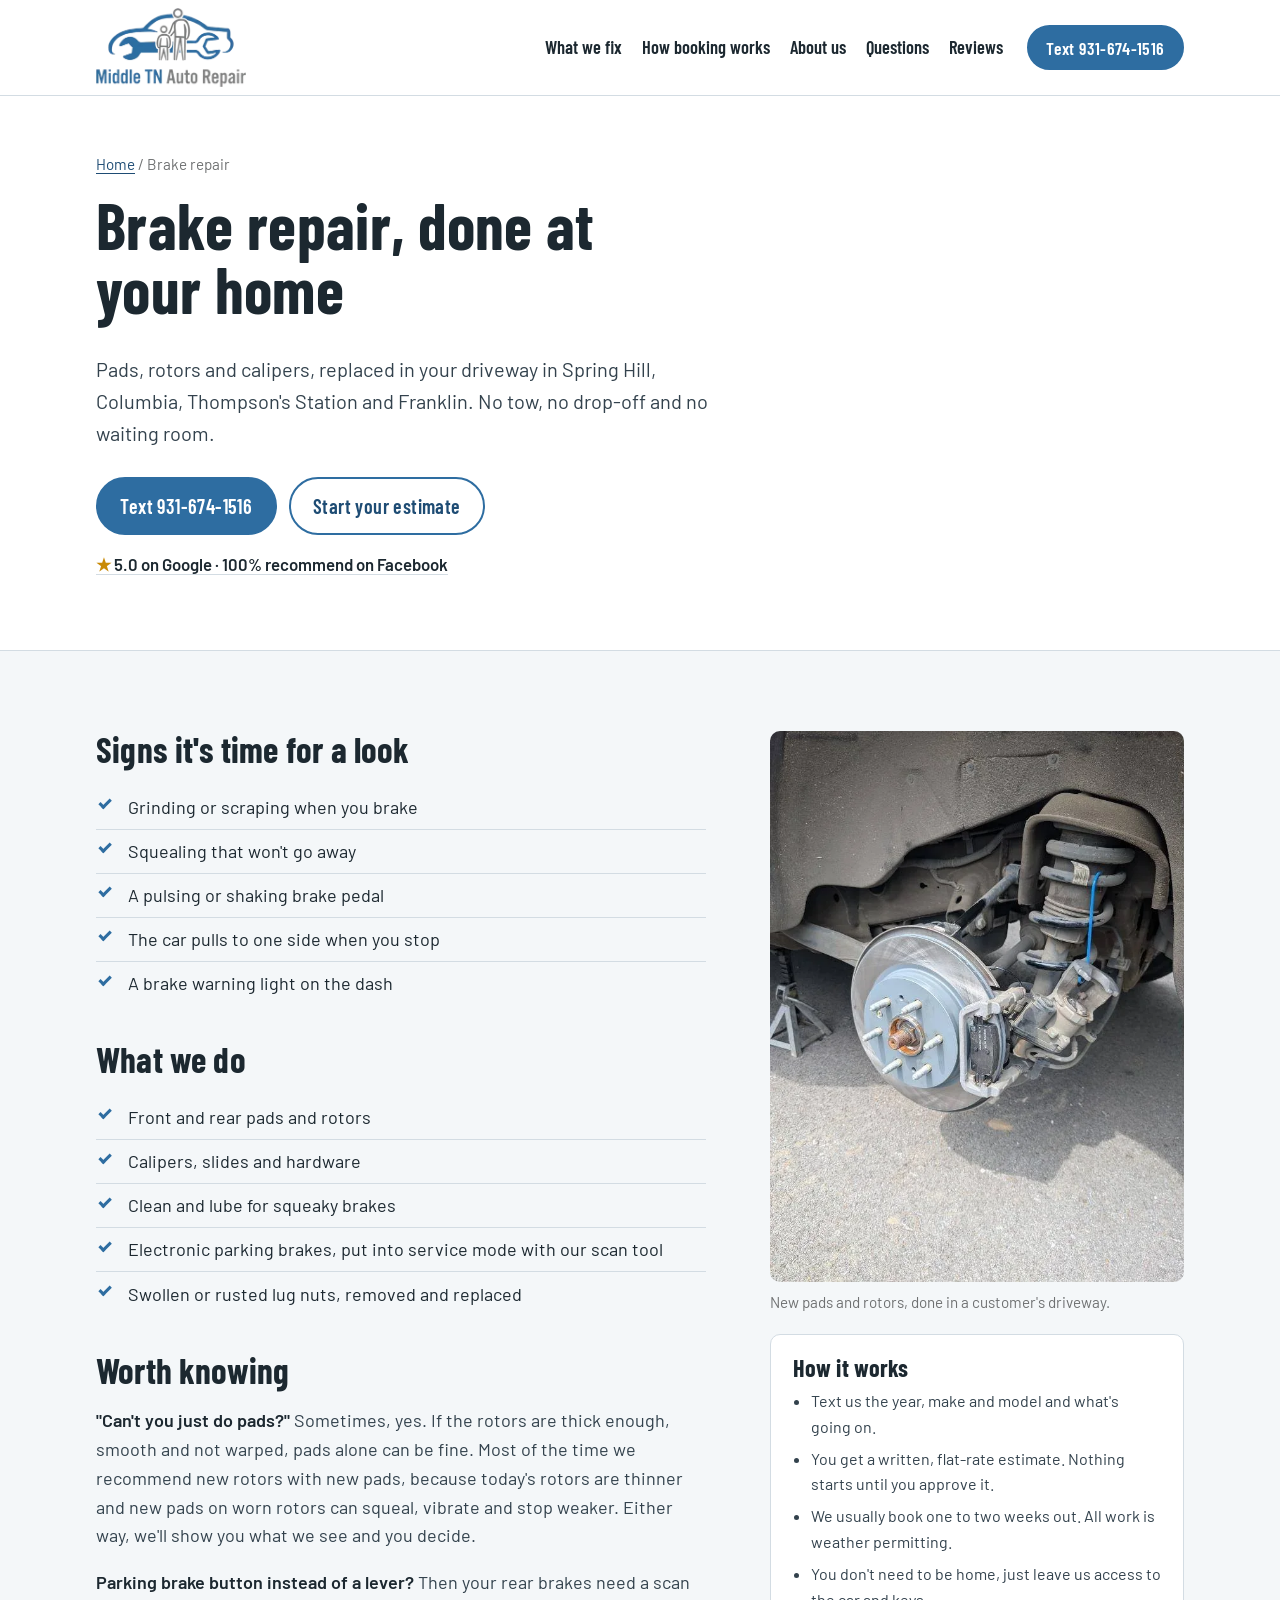
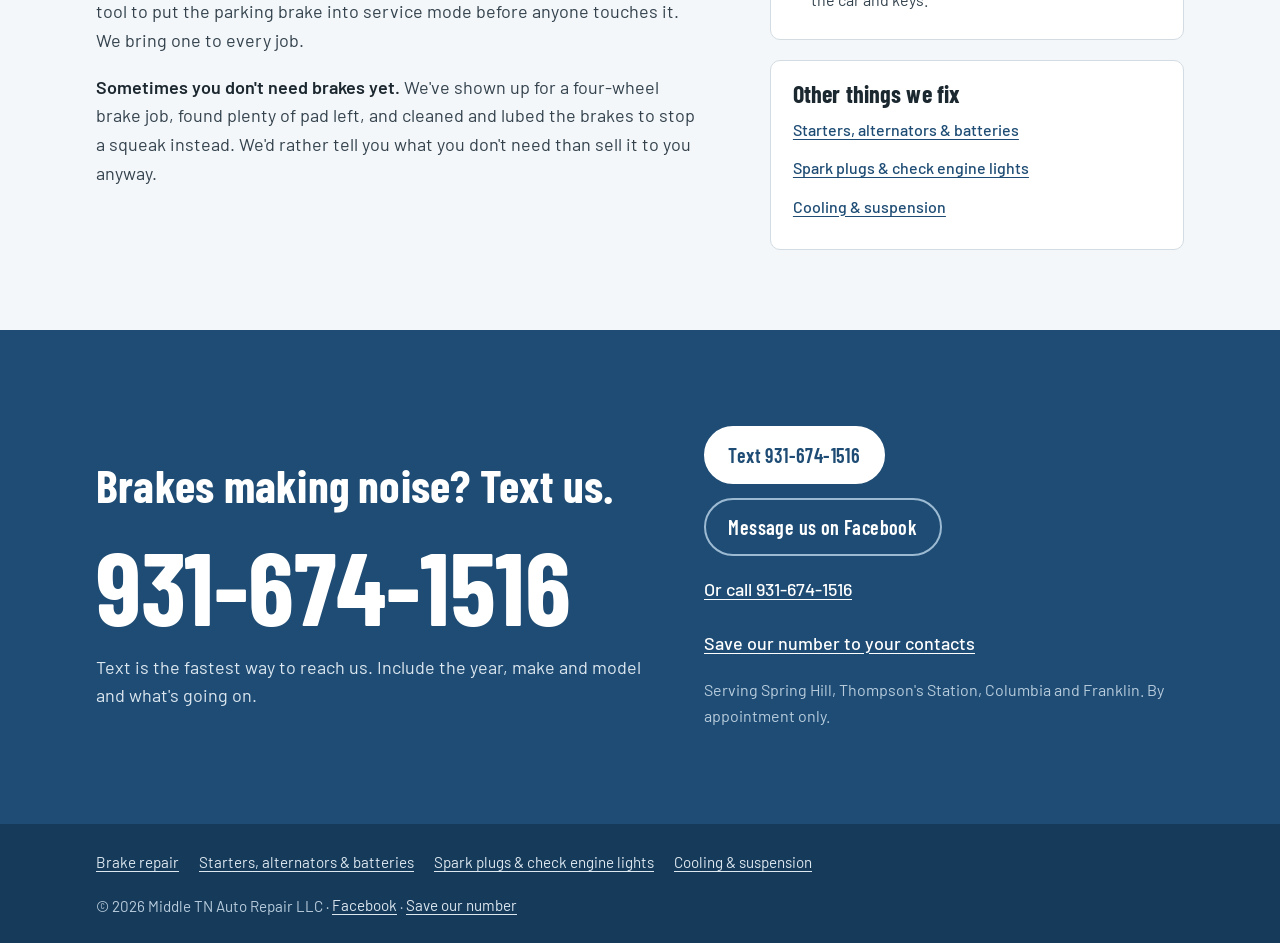
==== brake-repair/index.html @ e3a95e77 "Add service pages, estimate text builder and contact card - Four service pages (brakes; starters, al" ====
<!doctype html>
<html lang="en">
<head>
  <meta charset="utf-8">
  <meta name="viewport" content="width=device-width, initial-scale=1">
  <title>Mobile Brake Repair in Spring Hill &amp; Columbia, TN | Middle TN Auto Repair</title>
  <meta name="description" content="Brake pads, rotors and calipers replaced in your driveway in Spring Hill, Columbia, Thompson's Station and Franklin. Text 931-674-1516 for a written estimate.">
  <link rel="canonical" href="https://middletnautorepair.com/brake-repair/">
  <meta name="theme-color" content="#2E6DA1">

  <meta property="og:type" content="website">
  <meta property="og:site_name" content="Middle TN Auto Repair">
  <meta property="og:title" content="Brake repair, done at your home">
  <meta property="og:description" content="Brake pads, rotors and calipers replaced in your driveway in Spring Hill, Columbia, Thompson's Station and Franklin. Text 931-674-1516 for a written estimate.">
  <meta property="og:url" content="https://middletnautorepair.com/brake-repair/">
  <meta property="og:image" content="https://middletnautorepair.com/assets/og-image.jpg">
  <meta property="og:image:width" content="1200">
  <meta property="og:image:height" content="630">
  <meta property="og:image:alt" content="Ed and his son Zack next to a car they're repairing">
  <meta name="twitter:card" content="summary_large_image">

  <link rel="icon" type="image/png" sizes="32x32" href="../assets/favicon-32.png">
  <link rel="apple-touch-icon" href="../assets/apple-touch-icon.png">
  <link rel="preload" href="../assets/fonts/barlow-condensed-latin-700-normal.woff2" as="font" type="font/woff2" crossorigin>
  <link rel="stylesheet" href="../styles.css">

  <script type="application/ld+json">
{
  "@context": "https://schema.org",
  "@type": "Service",
  "name": "Brake repair: pads, rotors and calipers",
  "serviceType": "Brake repair: pads, rotors and calipers",
  "url": "https://middletnautorepair.com/brake-repair/",
  "provider": {
    "@id": "https://middletnautorepair.com/#business",
    "@type": "AutoRepair",
    "name": "Middle TN Auto Repair",
    "telephone": "+1-931-674-1516",
    "url": "https://middletnautorepair.com/"
  },
  "areaServed": [
    {
      "@type": "City",
      "name": "Spring Hill, TN"
    },
    {
      "@type": "City",
      "name": "Thompson's Station, TN"
    },
    {
      "@type": "City",
      "name": "Columbia, TN"
    },
    {
      "@type": "City",
      "name": "Franklin, TN"
    }
  ]
}
  </script>
</head>
<body>
  <a class="skip" href="#main">Skip to content</a>

  <header class="site-header">
    <div class="wrap header-inner">
      <a class="brand" href="../" aria-label="Middle TN Auto Repair home page">
        <img src="../assets/logo.webp" alt="Middle TN Auto Repair" width="320" height="169">
      </a>
      <nav aria-label="Main">
        <ul class="nav">
          <li><a href="../#fix">What we fix</a></li>
          <li><a href="../#booking">How booking works</a></li>
          <li><a href="../#about">About us</a></li>
          <li><a href="../#questions">Questions</a></li>
          <li><a href="../#reviews">Reviews</a></li>
        </ul>
      </nav>
      <a class="btn btn-small js-text" href="sms:+19316741516?&amp;body=Year%2Fmake%2Fmodel%3A%20%0AWhat's%20going%20on%3A%20%0ATown%3A%20%0A(from%20website)" data-body="Year/make/model: \nWhat&#x27;s going on (brakes): \nTown: \n">Text 931-674-1516</a>
    </div>
  </header>

  <main id="main">
    <section class="page-hero">
      <div class="wrap">
        <p class="crumbs"><a href="../">Home</a> <span aria-hidden="true">/</span> Brake repair</p>
        <h1>Brake repair, done at your home</h1>
        <p class="lede">Pads, rotors and calipers, replaced in your driveway in Spring Hill, Columbia, Thompson's Station and Franklin. No tow, no drop-off and no waiting room.</p>
        <div class="actions">
          <a class="btn js-text" href="sms:+19316741516?&amp;body=Year%2Fmake%2Fmodel%3A%20%0AWhat's%20going%20on%3A%20%0ATown%3A%20%0A(from%20website)" data-body="Year/make/model: \nWhat&#x27;s going on (brakes): \nTown: \n">Text 931-674-1516</a>
          <a class="btn btn-quiet" href="../#estimate">Start your estimate</a>
        </div>
        <p class="proof"><a href="../#reviews"><span aria-hidden="true">★ </span>5.0 on Google · 100% recommend on Facebook</a></p>
      </div>
    </section>

    <section class="svc">
      <div class="wrap svc-inner">
        <div class="svc-copy">
          <h2>Signs it's time for a look</h2>
            <ul class="svc-list">
              <li>Grinding or scraping when you brake</li>
              <li>Squealing that won't go away</li>
              <li>A pulsing or shaking brake pedal</li>
              <li>The car pulls to one side when you stop</li>
              <li>A brake warning light on the dash</li>
            </ul>

          <h2>What we do</h2>
            <ul class="svc-list">
              <li>Front and rear pads and rotors</li>
              <li>Calipers, slides and hardware</li>
              <li>Clean and lube for squeaky brakes</li>
              <li>Electronic parking brakes, put into service mode with our scan tool</li>
              <li>Swollen or rusted lug nuts, removed and replaced</li>
            </ul>

          <h2>Worth knowing</h2>
          <p><strong>"Can't you just do pads?"</strong> Sometimes, yes. If the rotors are thick enough, smooth and not warped, pads alone can be fine. Most of the time we recommend new rotors with new pads, because today's rotors are thinner and new pads on worn rotors can squeal, vibrate and stop weaker. Either way, we'll show you what we see and you decide.</p>
          <p><strong>Parking brake button instead of a lever?</strong> Then your rear brakes need a scan tool to put the parking brake into service mode before anyone touches it. We bring one to every job.</p>
          <p><strong>Sometimes you don't need brakes yet.</strong> We've shown up for a four-wheel brake job, found plenty of pad left, and cleaned and lubed the brakes to stop a squeak instead. We'd rather tell you what you don't need than sell it to you anyway.</p>
        </div>
        <aside class="svc-aside" aria-label="How it works">
          <figure class="photo">
            <img src="../assets/photos/brake-job.webp" alt="New rotor and brake pads installed on a front wheel hub" width="653" height="868" loading="lazy">
            <figcaption>New pads and rotors, done in a customer's driveway.</figcaption>
          </figure>
          <div class="svc-card">
            <h2>How it works</h2>
            <ul>
              <li>Text us the year, make and model and what's going on.</li>
              <li>You get a written, flat-rate estimate. Nothing starts until you approve it.</li>
              <li>We usually book one to two weeks out. All work is weather permitting.</li>
              <li>You don't need to be home, just leave us access to the car and keys.</li>
            </ul>
          </div>
          <div class="svc-card">
            <h2>Other things we fix</h2>
            <ul class="svc-links">
            <li><a href="../starter-alternator-battery/">Starters, alternators &amp; batteries</a></li>
            <li><a href="../spark-plugs-check-engine/">Spark plugs &amp; check engine lights</a></li>
            <li><a href="../cooling-suspension/">Cooling &amp; suspension</a></li>
            </ul>
          </div>
        </aside>
      </div>
    </section>

    <section class="contact" aria-labelledby="contact-title">
      <div class="wrap contact-inner">
        <div>
          <h2 id="contact-title">Brakes making noise? Text us.</h2>
          <p class="contact-number"><a class="js-text" href="sms:+19316741516?&amp;body=Year%2Fmake%2Fmodel%3A%20%0AWhat's%20going%20on%3A%20%0ATown%3A%20%0A(from%20website)" data-body="Year/make/model: \nWhat&#x27;s going on (brakes): \nTown: \n">931-674-1516</a></p>
          <p>Text is the fastest way to reach us. Include the year, make and model and what's going on.</p>
        </div>
        <ul class="contact-list">
          <li><a class="btn btn-light js-text" href="sms:+19316741516?&amp;body=Year%2Fmake%2Fmodel%3A%20%0AWhat's%20going%20on%3A%20%0ATown%3A%20%0A(from%20website)" data-body="Year/make/model: \nWhat&#x27;s going on (brakes): \nTown: \n">Text 931-674-1516</a></li>
          <li><a class="btn btn-outline-light" href="https://m.me/MiddleTNAutoRepair">Message us on Facebook</a></li>
          <li><a class="contact-link" href="tel:+19316741516">Or call 931-674-1516</a></li>
          <li><a class="contact-link" href="../mtnar.vcf">Save our number to your contacts</a></li>
          <li class="area">Serving Spring Hill, Thompson's Station, Columbia and Franklin. By appointment only.</li>
        </ul>
      </div>
    </section>
  </main>

  <footer class="site-footer">
    <div class="wrap footer-inner">
      <nav class="footer-services" aria-label="Services">
        <a href="../brake-repair/">Brake repair</a>
        <a href="../starter-alternator-battery/">Starters, alternators &amp; batteries</a>
        <a href="../spark-plugs-check-engine/">Spark plugs &amp; check engine lights</a>
        <a href="../cooling-suspension/">Cooling &amp; suspension</a>
      </nav>
      <p>© <span id="year">2026</span> Middle TN Auto Repair LLC · <a href="https://www.facebook.com/MiddleTNAutoRepair">Facebook</a> · <a href="../mtnar.vcf">Save our number</a></p>
    </div>
  </footer>

  <script src="../assets/site.js" defer></script>
</body>
</html>
---- styles.css ----
/* Middle TN Auto Repair website
   Brand colors come from the logo: blue #2E6DA1, steel gray #7B7C7C. */

@font-face { font-family: "Barlow"; font-style: normal; font-weight: 400; font-display: swap; src: url("assets/fonts/barlow-latin-400-normal.woff2") format("woff2"); }
@font-face { font-family: "Barlow"; font-style: normal; font-weight: 500; font-display: swap; src: url("assets/fonts/barlow-latin-500-normal.woff2") format("woff2"); }
@font-face { font-family: "Barlow"; font-style: normal; font-weight: 600; font-display: swap; src: url("assets/fonts/barlow-latin-600-normal.woff2") format("woff2"); }
@font-face { font-family: "Barlow Condensed"; font-style: normal; font-weight: 500; font-display: swap; src: url("assets/fonts/barlow-condensed-latin-500-normal.woff2") format("woff2"); }
@font-face { font-family: "Barlow Condensed"; font-style: normal; font-weight: 600; font-display: swap; src: url("assets/fonts/barlow-condensed-latin-600-normal.woff2") format("woff2"); }
@font-face { font-family: "Barlow Condensed"; font-style: normal; font-weight: 700; font-display: swap; src: url("assets/fonts/barlow-condensed-latin-700-normal.woff2") format("woff2"); }

:root {
  --blue: #2E6DA1;
  --blue-deep: #1E4C74;
  --blue-wash: #E6EFF6;
  --steel: #6F7172;
  --ink: #1C2830;
  --paper: #F4F7F9;
  --white: #FFFFFF;
  --line: #D3DCE3;

  --display: "Barlow Condensed", "Arial Narrow", sans-serif;
  --body: "Barlow", "Segoe UI", Roboto, sans-serif;

  --wrap: 72rem;
  --gutter: clamp(1rem, 4vw, 2rem);
  --radius: 10px;
}

*,
*::before,
*::after { box-sizing: border-box; }

html { scroll-behavior: smooth; scroll-padding-top: 5.5rem; }
@media (prefers-reduced-motion: reduce) { html { scroll-behavior: auto; } }

body {
  margin: 0;
  background: var(--paper);
  color: var(--ink);
  font-family: var(--body);
  font-size: 1.125rem;
  line-height: 1.6;
  -webkit-font-smoothing: antialiased;
}

img { display: block; max-width: 100%; height: auto; }

a { color: var(--blue-deep); text-underline-offset: 0.18em; }
a:hover { color: var(--blue); }
:focus-visible { outline: 3px solid var(--blue); outline-offset: 3px; border-radius: 4px; }

h1, h2, h3 {
  font-family: var(--display);
  font-weight: 700;
  line-height: 1.05;
  margin: 0 0 0.5em;
  letter-spacing: 0.005em;
}
h2 { font-size: clamp(2rem, 4.2vw, 2.9rem); }
h3 { font-size: 1.45rem; font-weight: 600; }
p { margin: 0 0 1em; }

.wrap { max-width: var(--wrap); margin: 0 auto; padding: 0 var(--gutter); }

.skip {
  position: absolute; left: -999px; top: 0.5rem;
  background: var(--white); padding: 0.5rem 1rem; z-index: 20;
}
.skip:focus { left: 0.5rem; }

/* Buttons */
.btn {
  display: inline-flex; align-items: center; justify-content: center;
  min-height: 3rem; padding: 0.7rem 1.4rem;
  background: var(--blue); color: var(--white);
  font-family: var(--display); font-weight: 600; font-size: 1.25rem; letter-spacing: 0.02em;
  text-decoration: none; border: 2px solid var(--blue); border-radius: 999px;
}
.btn:hover { background: var(--blue-deep); border-color: var(--blue-deep); color: var(--white); }
.btn-quiet { background: transparent; color: var(--blue-deep); }
.btn-quiet:hover { background: var(--blue-wash); color: var(--blue-deep); border-color: var(--blue-deep); }
.btn-small { min-height: 2.5rem; padding: 0.4rem 1.1rem; font-size: 1.1rem; white-space: nowrap; }

/* Header */
.site-header {
  position: sticky; top: 0; z-index: 10;
  background: rgba(255, 255, 255, 0.96);
  border-bottom: 1px solid var(--line);
}
.header-inner { display: flex; align-items: center; gap: 1.5rem; padding-top: 0.5rem; padding-bottom: 0.5rem; }
.brand img { width: 150px; height: auto; }
.nav { display: flex; gap: 1.25rem; list-style: none; margin: 0; padding: 0; }
.nav a {
  color: var(--ink); text-decoration: none;
  font-family: var(--display); font-weight: 600; font-size: 1.15rem;
}
.nav a:hover { color: var(--blue); }
.site-header nav { margin-left: auto; }

/* Hero */
.hero { background: var(--white); padding: clamp(2.5rem, 6vw, 5rem) 0 clamp(3rem, 7vw, 6rem); }
.hero-inner {
  display: grid; gap: clamp(2rem, 5vw, 4rem);
  grid-template-columns: minmax(0, 1fr) minmax(0, 1.05fr);
  align-items: center;
}
.hero h1 {
  font-size: clamp(2.7rem, 6.4vw, 5rem);
  line-height: 0.98;
  color: var(--ink);
  max-width: 12ch;
}
.lede { font-size: 1.25rem; max-width: 34rem; color: #33424D; }
.actions { display: flex; flex-wrap: wrap; gap: 0.75rem; margin: 1.75rem 0 1.25rem; }
.area { color: var(--steel); font-size: 1rem; }
.proof { margin: -0.25rem 0 1rem; font-weight: 600; font-size: 1.05rem; }
.proof a { color: var(--ink); text-decoration: none; border-bottom: 1px solid var(--line); }
.proof a:hover { color: var(--blue-deep); border-color: var(--blue); }
.proof span { color: #C98A06; }
.desktop-note { display: none; margin: -0.5rem 0 0.75rem; font-weight: 500; color: var(--ink); }
@media (hover: hover) and (pointer: fine) { .desktop-note { display: block; } }
.sr-only { position: absolute; width: 1px; height: 1px; padding: 0; margin: -1px; overflow: hidden; clip: rect(0 0 0 0); white-space: nowrap; border: 0; }

.hero-media { position: relative; margin: 0 0 8.5rem; }
.hero-media > img { border-radius: var(--radius); width: 100%; }

/* The text thread: the one bold element on the page */
.thread {
  position: absolute; left: -1.75rem; bottom: -8rem;
  width: min(22rem, 80%);
  background: var(--white);
  border-radius: 18px;
  padding: 1rem 1rem 0.75rem;
  box-shadow: 0 18px 40px -18px rgba(28, 40, 48, 0.45), 0 0 0 1px var(--line);
  font-size: 0.98rem; line-height: 1.4;
}
.thread-label {
  margin: 0 0 0.6rem; color: var(--steel);
  font-family: var(--display); font-weight: 600; font-size: 1rem;
}
.bubble { margin: 0 0 0.5rem; padding: 0.55rem 0.85rem; border-radius: 16px; max-width: 88%; }
.bubble-in { background: var(--blue); color: var(--white); margin-left: auto; border-bottom-right-radius: 4px; }
.bubble-out { background: #E9EDF0; color: var(--ink); border-bottom-left-radius: 4px; }

/* Sections */
.fix, .booking, .about, .work, .reviews { padding: clamp(3.5rem, 8vw, 6rem) 0; }
.section-lede { color: #33424D; max-width: 40rem; margin-bottom: 2rem; }

/* What we fix: a two-column service ticket */
.ticket {
  display: grid; grid-template-columns: 1fr 1fr;
  background: var(--white);
  border: 1px solid var(--line);
  border-top: 6px solid var(--blue);
  border-radius: var(--radius);
}
.ticket-col { padding: 1.75rem clamp(1.25rem, 3vw, 2.25rem) 2rem; }
.ticket-no { border-left: 2px dashed var(--line); }
.ticket h3 { font-size: 1.6rem; }
.ticket-yes h3 { color: var(--blue-deep); }
.ticket-no h3 { color: var(--steel); }
.ticket ul { list-style: none; margin: 0; padding: 0; }
.ticket li { position: relative; padding: 0.55rem 0 0.55rem 2rem; border-bottom: 1px solid #EDF1F4; }
.ticket li:last-child { border-bottom: 0; }
.ticket-yes li::before {
  content: ""; position: absolute; left: 0.2rem; top: 0.95rem;
  width: 0.75rem; height: 0.42rem;
  border-left: 3px solid var(--blue); border-bottom: 3px solid var(--blue);
  transform: rotate(-45deg);
}
.ticket-yes a { color: var(--ink); text-decoration-color: #9DBAD3; }
.ticket-yes a:hover { color: var(--blue-deep); text-decoration-color: var(--blue); }
.ticket-yes li:last-child a { color: var(--blue-deep); }
.ticket-no li { color: #4A565E; }
.ticket-no li::before {
  content: ""; position: absolute; left: 0.15rem; top: 1.2rem;
  width: 0.9rem; height: 3px; background: #A8AFB4; border-radius: 2px;
}
.ticket-note { margin: 1.25rem 0 0; color: var(--steel); font-size: 1rem; }

/* Booking steps (a real sequence, so numbered) */
.booking { background: var(--white); }
.steps {
  list-style: none; margin: 2rem 0 0; padding: 0;
  display: grid; grid-template-columns: repeat(5, minmax(0, 1fr)); gap: 1.5rem;
  counter-reset: step;
}
.steps li { counter-increment: step; border-top: 2px solid var(--line); padding-top: 1rem; }
.steps li::before {
  content: counter(step);
  display: block; margin-bottom: 0.4rem;
  font-family: var(--display); font-weight: 700; font-size: 2.6rem; line-height: 1;
  color: var(--blue);
}
.steps h3 { font-size: 1.35rem; margin-bottom: 0.35rem; }
.steps p { font-size: 1rem; color: #33424D; margin: 0; }

/* Estimate text builder */
.estimate {
  margin-top: 3rem; padding: clamp(1.5rem, 4vw, 2.5rem);
  display: grid; gap: 2rem; grid-template-columns: minmax(0, 0.85fr) minmax(0, 1.15fr);
  background: var(--paper); border: 1px solid var(--line); border-top: 6px solid var(--blue); border-radius: var(--radius);
}
.estimate h3 { font-size: 2rem; }
.estimate-intro p { color: #33424D; max-width: 26rem; }
.estimate-tip { font-weight: 600; color: var(--ink) !important; }
.estimate-private { font-size: 0.95rem; color: var(--steel) !important; }
#estimate-fallback { align-self: center; }
.estimate form { display: grid; gap: 0.35rem; }
.estimate label { font-weight: 600; font-size: 1rem; margin-top: 0.6rem; }
.estimate label:first-child { margin-top: 0; }
.req { font-weight: 400; color: var(--steel); font-size: 0.9rem; }
.estimate input, .estimate textarea {
  width: 100%; font: inherit; font-size: 1.0625rem; color: var(--ink);
  padding: 0.6rem 0.75rem; min-height: 2.9rem;
  background: var(--white); border: 1px solid #A9B7C2; border-radius: 8px;
}
.estimate textarea { resize: vertical; }
.estimate input:focus, .estimate textarea:focus { outline: 3px solid var(--blue); outline-offset: 1px; border-color: var(--blue); }
.estimate-more { margin-top: 0.9rem; border-top: 1px solid var(--line); padding-top: 0.6rem; }
.estimate-more summary { cursor: pointer; font-weight: 600; color: var(--blue-deep); padding: 0.4rem 0; }
.estimate-more > label, .estimate-more > input { display: block; }
.estimate-more > input { margin-top: 0.35rem; }
.estimate-note { font-size: 0.95rem; color: var(--steel); margin: 0.25rem 0 0; }
.estimate-pair { display: grid; grid-template-columns: 1.4fr 1fr; gap: 0.75rem; }
.estimate-pair label { display: block; margin-top: 0.6rem; }
.estimate-pair input { margin-top: 0.35rem; }
.estimate-actions { display: flex; flex-wrap: wrap; gap: 0.75rem; margin-top: 1.25rem; }
.estimate-actions button { cursor: pointer; }
.estimate-status { min-height: 1.6em; margin: 0.5rem 0 0; font-weight: 500; color: var(--blue-deep); }

/* About */
.about-inner {
  display: grid; gap: clamp(2rem, 5vw, 4rem);
  grid-template-columns: minmax(0, 1fr) minmax(0, 1fr);
  align-items: start;
}
.about-copy p { max-width: 36rem; }
.about-media { display: grid; gap: 1.25rem; }
.about-wide { margin-top: 2rem; }

.photo { margin: 0; }
.photo img { border-radius: var(--radius); width: 100%; }
.photo figcaption { margin-top: 0.5rem; font-size: 0.95rem; color: var(--steel); }

/* Recent work */
.work { background: var(--white); }
.work-grid {
  display: grid; gap: 1.25rem; margin-top: 1.5rem;
  grid-template-columns: repeat(2, minmax(0, 1fr));
}
.work-grid img { aspect-ratio: 4 / 3; object-fit: cover; }
.work-more { margin-top: 1.5rem; }

/* Questions */
.faq { padding: clamp(3.5rem, 8vw, 6rem) 0; }
.faq-inner { display: grid; gap: 2rem; grid-template-columns: minmax(0, 0.8fr) minmax(0, 1.2fr); align-items: start; }
.faq-side p { color: #33424D; max-width: 22rem; }
.faq-list { border-top: 1px solid var(--line); }
.faq details { border-bottom: 1px solid var(--line); }
.faq summary {
  cursor: pointer; list-style: none; position: relative;
  padding: 1rem 2.5rem 1rem 0;
  font-family: var(--display); font-weight: 600; font-size: 1.35rem; line-height: 1.2;
}
.faq summary::-webkit-details-marker { display: none; }
.faq summary::after {
  content: ""; position: absolute; right: 0.5rem; top: 50%;
  width: 0.6rem; height: 0.6rem; margin-top: -0.45rem;
  border-right: 3px solid var(--blue); border-bottom: 3px solid var(--blue);
  transform: rotate(45deg);
}
.faq details[open] summary::after { transform: rotate(-135deg); margin-top: -0.1rem; }
.faq details p { margin: 0 0 1.1rem; max-width: 40rem; color: #33424D; }

/* Reviews */
.reviews { background: var(--white); }
.reviews .review-card { background: var(--paper); }
.reviews-inner {
  display: grid; gap: 2rem;
  grid-template-columns: minmax(0, 1.1fr) minmax(0, 1fr);
  align-items: center;
}
.quote { margin: 1.5rem 0 0; padding-left: 1.25rem; border-left: 4px solid var(--blue); }
.quote p { font-size: 1.3rem; line-height: 1.5; max-width: 34rem; margin-bottom: 0.5rem; }
.quote footer { color: var(--steel); font-size: 1rem; }
.review-links { display: grid; gap: 1rem; }
.review-card {
  padding: 1.25rem 1.4rem;
  background: var(--white); border: 1px solid var(--line); border-radius: var(--radius);
}
.review-card p { margin: 0; }
.review-score { font-family: var(--display); font-weight: 700; font-size: 1.6rem; line-height: 1.1; }
.review-count { color: var(--steel); font-size: 1rem; margin-bottom: 0.6rem !important; }
.review-actions { display: flex; flex-wrap: wrap; gap: 0.25rem 1.5rem; }
.review-actions a { display: inline-block; padding: 0.35rem 0; font-weight: 500; }

/* Contact */
.contact { background: var(--blue-deep); color: var(--white); padding: clamp(3.5rem, 8vw, 6rem) 0; }
.contact a { color: var(--white); }
.contact h2 { color: var(--white); }
.contact-number {
  font-family: var(--display); font-weight: 700;
  font-size: clamp(3rem, 10vw, 6.5rem); line-height: 1; margin: 0.25rem 0 1rem;
}
.contact-number a { text-decoration: none; }
.contact-number a:hover { color: #CFE0EE; }
.contact-inner p { max-width: 36rem; color: #DCE7F0; }
.contact-inner { display: grid; gap: 2rem; grid-template-columns: minmax(0, 1.2fr) minmax(0, 1fr); align-items: end; }
.contact-list { list-style: none; padding: 0; margin: 0; display: grid; gap: 0.85rem; justify-items: start; }
.contact .btn-light { background: var(--white); color: var(--blue-deep); border-color: var(--white); }
.contact .btn-light:hover { background: #DCE7F0; border-color: #DCE7F0; color: var(--blue-deep); }
.btn-outline-light { background: transparent; color: var(--white); border-color: #9DBAD3; }
.btn-outline-light:hover { background: rgba(255,255,255,0.1); color: var(--white); border-color: var(--white); }
.contact-link { display: inline-block; padding: 0.35rem 0; font-weight: 500; }
.contact :focus-visible, .site-footer :focus-visible { outline-color: var(--white); }
.contact .area { color: #B8CCDD; }

/* Service pages */
.page-hero { background: var(--white); padding: clamp(2rem, 5vw, 3.5rem) 0 clamp(2.5rem, 5vw, 3.5rem); border-bottom: 1px solid var(--line); }
.page-hero h1 { font-size: clamp(2.4rem, 5.5vw, 4rem); line-height: 1; max-width: 18ch; }
.page-hero .lede { max-width: 40rem; }
.crumbs { font-size: 0.95rem; color: var(--steel); margin-bottom: 1rem; }
.svc { padding: clamp(3rem, 7vw, 5rem) 0; }
.svc-inner { display: grid; gap: clamp(2rem, 5vw, 4rem); grid-template-columns: minmax(0, 1.25fr) minmax(0, 0.85fr); align-items: start; }
.svc-copy h2 { font-size: clamp(1.7rem, 3.2vw, 2.2rem); margin-top: 2.25rem; }
.svc-copy h2:first-child { margin-top: 0; }
.svc-copy p { max-width: 40rem; color: #33424D; }
.svc-copy strong { color: var(--ink); }
.svc-list { list-style: none; margin: 0; padding: 0; max-width: 40rem; }
.svc-list li { position: relative; padding: 0.45rem 0 0.45rem 2rem; border-bottom: 1px solid var(--line); }
.svc-list li:last-child { border-bottom: 0; }
.svc-list li::before {
  content: ""; position: absolute; left: 0.2rem; top: 0.85rem;
  width: 0.75rem; height: 0.42rem;
  border-left: 3px solid var(--blue); border-bottom: 3px solid var(--blue);
  transform: rotate(-45deg);
}
.svc-aside { display: grid; gap: 1.25rem; }
.svc-card { background: var(--white); border: 1px solid var(--line); border-radius: var(--radius); padding: 1.25rem 1.4rem; }
.svc-card h2 { font-size: 1.5rem; margin-bottom: 0.5rem; }
.svc-card ul { margin: 0; padding-left: 1.1rem; font-size: 1rem; color: #33424D; }
.svc-card li { margin-bottom: 0.4rem; }
.svc-links { list-style: none; padding-left: 0 !important; }
.svc-links a { display: inline-block; padding: 0.2rem 0; font-weight: 500; }

/* Footer */
.site-footer { background: #163A59; color: #B8CCDD; font-size: 0.95rem; }
.site-footer a { color: #DCE7F0; display: inline-block; padding: 0.35rem 0; }
.footer-inner { display: flex; flex-wrap: wrap; justify-content: space-between; align-items: center; gap: 0.5rem 1.5rem; padding-top: 1.25rem; padding-bottom: 1.25rem; }
.footer-inner p { margin: 0; }
.footer-services { display: flex; flex-wrap: wrap; gap: 0 1.25rem; }

/* Responsive */
@media (max-width: 960px) {
  .steps { grid-template-columns: repeat(2, minmax(0, 1fr)); }
  .about-inner, .reviews-inner, .faq-inner, .contact-inner, .estimate, .svc-inner { grid-template-columns: 1fr; }
  .about-media { grid-template-columns: 1fr 1fr; }
}

@media (max-width: 820px) {
  .site-header nav { display: none; }
  .site-header .btn-small { margin-left: auto; }
  .hero-inner { grid-template-columns: 1fr; }
  .hero h1 { max-width: none; }
  .thread { left: 0.75rem; bottom: -6rem; }
}

@media (max-width: 640px) {
  body { font-size: 1.0625rem; }
  .brand img { width: 104px; }
  .btn-small { font-size: 1rem; padding: 0.35rem 0.9rem; }
  .ticket { grid-template-columns: 1fr; }
  .ticket-no { border-left: 0; border-top: 2px dashed var(--line); }
  .steps { grid-template-columns: 1fr; }
  .about-media { grid-template-columns: 1fr; }
  .thread { position: relative; left: auto; bottom: auto; width: auto; margin: -1.5rem 0.75rem 0; }
  .hero-media { margin-bottom: 0; }
  .footer-inner { flex-direction: column; }
}
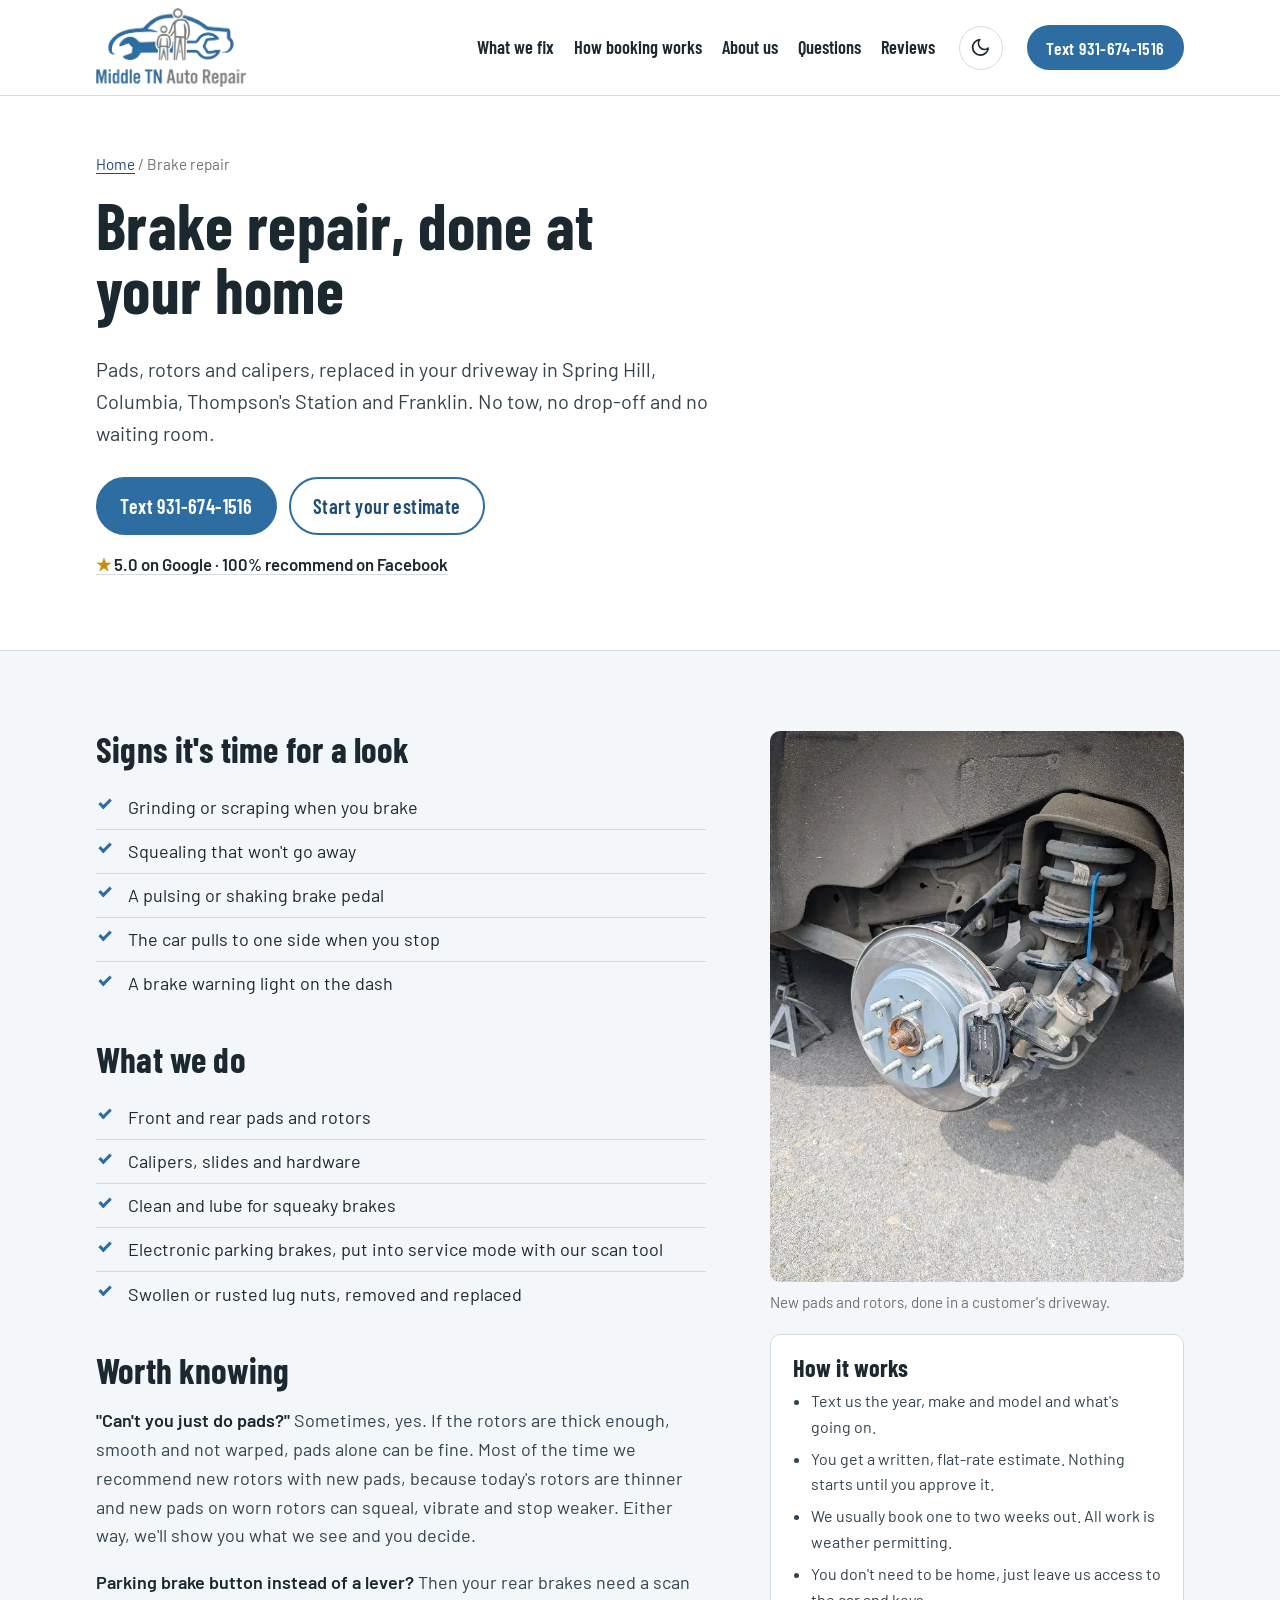
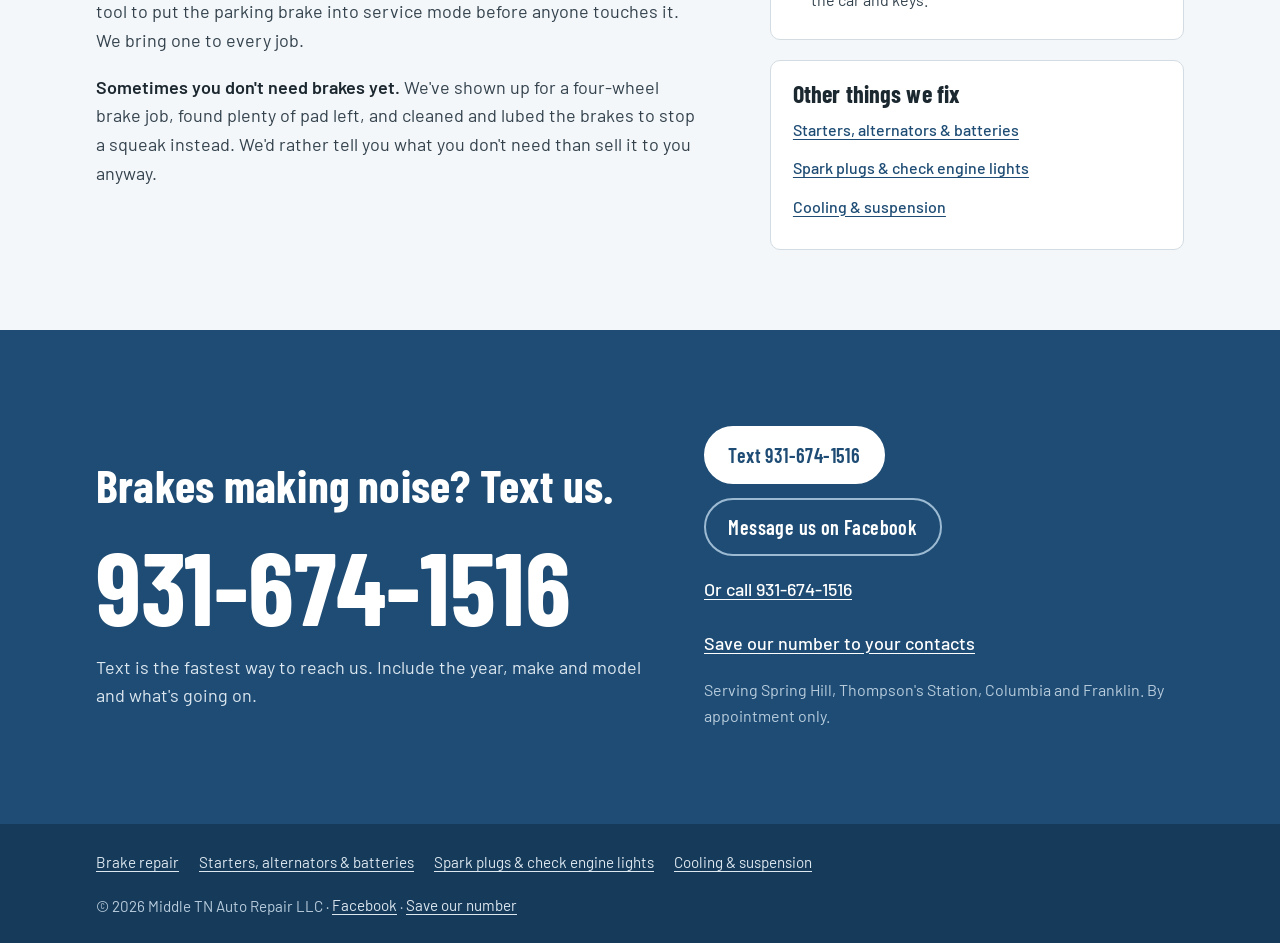
==== commit f8b3a201: "Add dark mode with a light/dark toggle - Follows the phone or computer setting by default; the sun/m" ====
--- a/brake-repair/index.html
+++ b/brake-repair/index.html
@@ -6,7 +6,8 @@
   <title>Mobile Brake Repair in Spring Hill &amp; Columbia, TN | Middle TN Auto Repair</title>
   <meta name="description" content="Brake pads, rotors and calipers replaced in your driveway in Spring Hill, Columbia, Thompson's Station and Franklin. Text 931-674-1516 for a written estimate.">
   <link rel="canonical" href="https://middletnautorepair.com/brake-repair/">
-  <meta name="theme-color" content="#2E6DA1">
+  <meta name="theme-color" content="#2E6DA1" media="(prefers-color-scheme: light)">
+  <meta name="theme-color" content="#11181D" media="(prefers-color-scheme: dark)">
 
   <meta property="og:type" content="website">
   <meta property="og:site_name" content="Middle TN Auto Repair">
@@ -22,6 +23,7 @@
   <link rel="icon" type="image/png" sizes="32x32" href="../assets/favicon-32.png">
   <link rel="apple-touch-icon" href="../assets/apple-touch-icon.png">
   <link rel="preload" href="../assets/fonts/barlow-condensed-latin-700-normal.woff2" as="font" type="font/woff2" crossorigin>
+  <script>try{var t=localStorage.getItem('mt_theme');if(t==='dark'||t==='light')document.documentElement.setAttribute('data-theme',t)}catch(e){}</script>
   <link rel="stylesheet" href="../styles.css">
 
   <script type="application/ld+json">
@@ -65,7 +67,8 @@
   <header class="site-header">
     <div class="wrap header-inner">
       <a class="brand" href="../" aria-label="Middle TN Auto Repair home page">
-        <img src="../assets/logo.webp" alt="Middle TN Auto Repair" width="320" height="169">
+        <img class="logo-light" src="../assets/logo.webp" alt="Middle TN Auto Repair" width="320" height="169">
+        <img class="logo-dark" src="../assets/logo-dark.webp" alt="Middle TN Auto Repair" width="320" height="169">
       </a>
       <nav aria-label="Main">
         <ul class="nav">
@@ -76,6 +79,10 @@
           <li><a href="../#reviews">Reviews</a></li>
         </ul>
       </nav>
+      <button class="theme-toggle" type="button" aria-label="Switch to dark mode" hidden>
+        <svg class="icon-moon" viewBox="0 0 24 24" aria-hidden="true" fill="none" stroke="currentColor" stroke-width="2" stroke-linecap="round" stroke-linejoin="round"><path d="M21 12.8A9 9 0 1 1 11.2 3a7 7 0 0 0 9.8 9.8z"/></svg>
+        <svg class="icon-sun" viewBox="0 0 24 24" aria-hidden="true" fill="none" stroke="currentColor" stroke-width="2" stroke-linecap="round"><circle cx="12" cy="12" r="4.5"/><path d="M12 2v2.5M12 19.5V22M4.2 4.2l1.8 1.8M18 18l1.8 1.8M2 12h2.5M19.5 12H22M4.2 19.8 6 18M18 6l1.8-1.8"/></svg>
+      </button>
       <a class="btn btn-small js-text" href="sms:+19316741516?&amp;body=Year%2Fmake%2Fmodel%3A%20%0AWhat's%20going%20on%3A%20%0ATown%3A%20%0A(from%20website)" data-body="Year/make/model: \nWhat&#x27;s going on (brakes): \nTown: \n">Text 931-674-1516</a>
     </div>
   </header>
--- a/styles.css
+++ b/styles.css
@@ -18,12 +18,85 @@
   --white: #FFFFFF;
   --line: #D3DCE3;
 
+  /* Theme tokens: light values here, dark values below */
+  --surface: #FFFFFF;
+  --text-2: #33424D;
+  --text-3: #4A565E;
+  --line-soft: #EDF1F4;
+  --link: #1E4C74;
+  --link-hover: #2E6DA1;
+  --accent-text: #2E6DA1;
+  --focus: #2E6DA1;
+  --field-border: #A9B7C2;
+  --underline: #9DBAD3;
+  --dash: #A8AFB4;
+  --bubble-out: #E9EDF0;
+  --header-bg: rgba(255, 255, 255, 0.96);
+  --shadow: rgba(28, 40, 48, 0.45);
+  --star: #C98A06;
+  --footer-bg: #163A59;
+  --contact-bg: #1E4C74;
+  color-scheme: light;
+
   --display: "Barlow Condensed", "Arial Narrow", sans-serif;
   --body: "Barlow", "Segoe UI", Roboto, sans-serif;
 
   --wrap: 72rem;
   --gutter: clamp(1rem, 4vw, 2rem);
   --radius: 10px;
+}
+
+@media (prefers-color-scheme: dark) {
+  :root:not([data-theme="light"]) {
+    --paper: #11181D;
+    --surface: #182229;
+    --ink: #E6ECF0;
+    --steel: #97A4AE;
+    --line: #2C3A44;
+    --blue-wash: #1D3245;
+    --text-2: #BCC8D1;
+    --text-3: #A9B5BE;
+    --line-soft: #223039;
+    --link: #8DBDE6;
+    --link-hover: #B5D5F0;
+    --accent-text: #6FA8DA;
+    --focus: #8DBDE6;
+    --field-border: #4A5B67;
+    --underline: #3F6A8F;
+    --dash: #5E6C76;
+    --bubble-out: #26333C;
+    --header-bg: rgba(24, 34, 41, 0.96);
+    --shadow: rgba(0, 0, 0, 0.7);
+    --star: #E8B43A;
+    --footer-bg: #0E2133;
+    --contact-bg: #173C5D;
+    color-scheme: dark;
+  }
+}
+:root[data-theme="dark"] {
+  --paper: #11181D;
+  --surface: #182229;
+  --ink: #E6ECF0;
+  --steel: #97A4AE;
+  --line: #2C3A44;
+  --blue-wash: #1D3245;
+  --text-2: #BCC8D1;
+  --text-3: #A9B5BE;
+  --line-soft: #223039;
+  --link: #8DBDE6;
+  --link-hover: #B5D5F0;
+  --accent-text: #6FA8DA;
+  --focus: #8DBDE6;
+  --field-border: #4A5B67;
+  --underline: #3F6A8F;
+  --dash: #5E6C76;
+  --bubble-out: #26333C;
+  --header-bg: rgba(24, 34, 41, 0.96);
+  --shadow: rgba(0, 0, 0, 0.7);
+  --star: #E8B43A;
+  --footer-bg: #0E2133;
+  --contact-bg: #173C5D;
+  color-scheme: dark;
 }
 
 *,
@@ -45,9 +118,9 @@
 
 img { display: block; max-width: 100%; height: auto; }
 
-a { color: var(--blue-deep); text-underline-offset: 0.18em; }
-a:hover { color: var(--blue); }
-:focus-visible { outline: 3px solid var(--blue); outline-offset: 3px; border-radius: 4px; }
+a { color: var(--link); text-underline-offset: 0.18em; }
+a:hover { color: var(--link-hover); }
+:focus-visible { outline: 3px solid var(--focus); outline-offset: 3px; border-radius: 4px; }
 
 h1, h2, h3 {
   font-family: var(--display);
@@ -64,7 +137,7 @@
 
 .skip {
   position: absolute; left: -999px; top: 0.5rem;
-  background: var(--white); padding: 0.5rem 1rem; z-index: 20;
+  background: var(--surface); color: var(--ink); padding: 0.5rem 1rem; z-index: 20;
 }
 .skip:focus { left: 0.5rem; }
 
@@ -77,14 +150,14 @@
   text-decoration: none; border: 2px solid var(--blue); border-radius: 999px;
 }
 .btn:hover { background: var(--blue-deep); border-color: var(--blue-deep); color: var(--white); }
-.btn-quiet { background: transparent; color: var(--blue-deep); }
-.btn-quiet:hover { background: var(--blue-wash); color: var(--blue-deep); border-color: var(--blue-deep); }
+.btn-quiet { background: transparent; color: var(--link); }
+.btn-quiet:hover { background: var(--blue-wash); color: var(--link); border-color: var(--link); }
 .btn-small { min-height: 2.5rem; padding: 0.4rem 1.1rem; font-size: 1.1rem; white-space: nowrap; }
 
 /* Header */
 .site-header {
   position: sticky; top: 0; z-index: 10;
-  background: rgba(255, 255, 255, 0.96);
+  background: var(--header-bg);
   border-bottom: 1px solid var(--line);
 }
 .header-inner { display: flex; align-items: center; gap: 1.5rem; padding-top: 0.5rem; padding-bottom: 0.5rem; }
@@ -94,11 +167,29 @@
   color: var(--ink); text-decoration: none;
   font-family: var(--display); font-weight: 600; font-size: 1.15rem;
 }
-.nav a:hover { color: var(--blue); }
+.nav a:hover { color: var(--link-hover); }
 .site-header nav { margin-left: auto; }
 
+/* Theme toggle and logo swap */
+.theme-toggle {
+  display: inline-flex; align-items: center; justify-content: center; flex: none;
+  width: 2.75rem; height: 2.75rem; padding: 0; cursor: pointer;
+  background: transparent; color: var(--ink);
+  border: 1px solid var(--line); border-radius: 999px;
+}
+.theme-toggle[hidden] { display: none; }
+.theme-toggle:hover { background: var(--blue-wash); border-color: var(--link); }
+.theme-toggle svg { width: 1.3rem; height: 1.3rem; }
+.icon-sun, .logo-dark { display: none; }
+@media (prefers-color-scheme: dark) {
+  :root:not([data-theme="light"]) .icon-sun, :root:not([data-theme="light"]) .logo-dark { display: block; }
+  :root:not([data-theme="light"]) .icon-moon, :root:not([data-theme="light"]) .logo-light { display: none; }
+}
+:root[data-theme="dark"] .icon-sun, :root[data-theme="dark"] .logo-dark { display: block; }
+:root[data-theme="dark"] .icon-moon, :root[data-theme="dark"] .logo-light { display: none; }
+
 /* Hero */
-.hero { background: var(--white); padding: clamp(2.5rem, 6vw, 5rem) 0 clamp(3rem, 7vw, 6rem); }
+.hero { background: var(--surface); padding: clamp(2.5rem, 6vw, 5rem) 0 clamp(3rem, 7vw, 6rem); }
 .hero-inner {
   display: grid; gap: clamp(2rem, 5vw, 4rem);
   grid-template-columns: minmax(0, 1fr) minmax(0, 1.05fr);
@@ -110,13 +201,13 @@
   color: var(--ink);
   max-width: 12ch;
 }
-.lede { font-size: 1.25rem; max-width: 34rem; color: #33424D; }
+.lede { font-size: 1.25rem; max-width: 34rem; color: var(--text-2); }
 .actions { display: flex; flex-wrap: wrap; gap: 0.75rem; margin: 1.75rem 0 1.25rem; }
 .area { color: var(--steel); font-size: 1rem; }
 .proof { margin: -0.25rem 0 1rem; font-weight: 600; font-size: 1.05rem; }
 .proof a { color: var(--ink); text-decoration: none; border-bottom: 1px solid var(--line); }
-.proof a:hover { color: var(--blue-deep); border-color: var(--blue); }
-.proof span { color: #C98A06; }
+.proof a:hover { color: var(--link); border-color: var(--link); }
+.proof span { color: var(--star); }
 .desktop-note { display: none; margin: -0.5rem 0 0.75rem; font-weight: 500; color: var(--ink); }
 @media (hover: hover) and (pointer: fine) { .desktop-note { display: block; } }
 .sr-only { position: absolute; width: 1px; height: 1px; padding: 0; margin: -1px; overflow: hidden; clip: rect(0 0 0 0); white-space: nowrap; border: 0; }
@@ -128,10 +219,10 @@
 .thread {
   position: absolute; left: -1.75rem; bottom: -8rem;
   width: min(22rem, 80%);
-  background: var(--white);
+  background: var(--surface);
   border-radius: 18px;
   padding: 1rem 1rem 0.75rem;
-  box-shadow: 0 18px 40px -18px rgba(28, 40, 48, 0.45), 0 0 0 1px var(--line);
+  box-shadow: 0 18px 40px -18px var(--shadow), 0 0 0 1px var(--line);
   font-size: 0.98rem; line-height: 1.4;
 }
 .thread-label {
@@ -140,16 +231,16 @@
 }
 .bubble { margin: 0 0 0.5rem; padding: 0.55rem 0.85rem; border-radius: 16px; max-width: 88%; }
 .bubble-in { background: var(--blue); color: var(--white); margin-left: auto; border-bottom-right-radius: 4px; }
-.bubble-out { background: #E9EDF0; color: var(--ink); border-bottom-left-radius: 4px; }
+.bubble-out { background: var(--bubble-out); color: var(--ink); border-bottom-left-radius: 4px; }
 
 /* Sections */
 .fix, .booking, .about, .work, .reviews { padding: clamp(3.5rem, 8vw, 6rem) 0; }
-.section-lede { color: #33424D; max-width: 40rem; margin-bottom: 2rem; }
+.section-lede { color: var(--text-2); max-width: 40rem; margin-bottom: 2rem; }
 
 /* What we fix: a two-column service ticket */
 .ticket {
   display: grid; grid-template-columns: 1fr 1fr;
-  background: var(--white);
+  background: var(--surface);
   border: 1px solid var(--line);
   border-top: 6px solid var(--blue);
   border-radius: var(--radius);
@@ -157,29 +248,29 @@
 .ticket-col { padding: 1.75rem clamp(1.25rem, 3vw, 2.25rem) 2rem; }
 .ticket-no { border-left: 2px dashed var(--line); }
 .ticket h3 { font-size: 1.6rem; }
-.ticket-yes h3 { color: var(--blue-deep); }
+.ticket-yes h3 { color: var(--link); }
 .ticket-no h3 { color: var(--steel); }
 .ticket ul { list-style: none; margin: 0; padding: 0; }
-.ticket li { position: relative; padding: 0.55rem 0 0.55rem 2rem; border-bottom: 1px solid #EDF1F4; }
+.ticket li { position: relative; padding: 0.55rem 0 0.55rem 2rem; border-bottom: 1px solid var(--line-soft); }
 .ticket li:last-child { border-bottom: 0; }
 .ticket-yes li::before {
   content: ""; position: absolute; left: 0.2rem; top: 0.95rem;
   width: 0.75rem; height: 0.42rem;
-  border-left: 3px solid var(--blue); border-bottom: 3px solid var(--blue);
+  border-left: 3px solid var(--accent-text); border-bottom: 3px solid var(--accent-text);
   transform: rotate(-45deg);
 }
-.ticket-yes a { color: var(--ink); text-decoration-color: #9DBAD3; }
-.ticket-yes a:hover { color: var(--blue-deep); text-decoration-color: var(--blue); }
-.ticket-yes li:last-child a { color: var(--blue-deep); }
-.ticket-no li { color: #4A565E; }
+.ticket-yes a { color: var(--ink); text-decoration-color: var(--underline); }
+.ticket-yes a:hover { color: var(--link); text-decoration-color: var(--link); }
+.ticket-yes li:last-child a { color: var(--link); }
+.ticket-no li { color: var(--text-3); }
 .ticket-no li::before {
   content: ""; position: absolute; left: 0.15rem; top: 1.2rem;
-  width: 0.9rem; height: 3px; background: #A8AFB4; border-radius: 2px;
+  width: 0.9rem; height: 3px; background: var(--dash); border-radius: 2px;
 }
 .ticket-note { margin: 1.25rem 0 0; color: var(--steel); font-size: 1rem; }
 
 /* Booking steps (a real sequence, so numbered) */
-.booking { background: var(--white); }
+.booking { background: var(--surface); }
 .steps {
   list-style: none; margin: 2rem 0 0; padding: 0;
   display: grid; grid-template-columns: repeat(5, minmax(0, 1fr)); gap: 1.5rem;
@@ -190,10 +281,10 @@
   content: counter(step);
   display: block; margin-bottom: 0.4rem;
   font-family: var(--display); font-weight: 700; font-size: 2.6rem; line-height: 1;
-  color: var(--blue);
+  color: var(--accent-text);
 }
 .steps h3 { font-size: 1.35rem; margin-bottom: 0.35rem; }
-.steps p { font-size: 1rem; color: #33424D; margin: 0; }
+.steps p { font-size: 1rem; color: var(--text-2); margin: 0; }
 
 /* Estimate text builder */
 .estimate {
@@ -202,7 +293,7 @@
   background: var(--paper); border: 1px solid var(--line); border-top: 6px solid var(--blue); border-radius: var(--radius);
 }
 .estimate h3 { font-size: 2rem; }
-.estimate-intro p { color: #33424D; max-width: 26rem; }
+.estimate-intro p { color: var(--text-2); max-width: 26rem; }
 .estimate-tip { font-weight: 600; color: var(--ink) !important; }
 .estimate-private { font-size: 0.95rem; color: var(--steel) !important; }
 #estimate-fallback { align-self: center; }
@@ -213,12 +304,12 @@
 .estimate input, .estimate textarea {
   width: 100%; font: inherit; font-size: 1.0625rem; color: var(--ink);
   padding: 0.6rem 0.75rem; min-height: 2.9rem;
-  background: var(--white); border: 1px solid #A9B7C2; border-radius: 8px;
+  background: var(--surface); border: 1px solid var(--field-border); border-radius: 8px;
 }
 .estimate textarea { resize: vertical; }
-.estimate input:focus, .estimate textarea:focus { outline: 3px solid var(--blue); outline-offset: 1px; border-color: var(--blue); }
+.estimate input:focus, .estimate textarea:focus { outline: 3px solid var(--focus); outline-offset: 1px; border-color: var(--focus); }
 .estimate-more { margin-top: 0.9rem; border-top: 1px solid var(--line); padding-top: 0.6rem; }
-.estimate-more summary { cursor: pointer; font-weight: 600; color: var(--blue-deep); padding: 0.4rem 0; }
+.estimate-more summary { cursor: pointer; font-weight: 600; color: var(--link); padding: 0.4rem 0; }
 .estimate-more > label, .estimate-more > input { display: block; }
 .estimate-more > input { margin-top: 0.35rem; }
 .estimate-note { font-size: 0.95rem; color: var(--steel); margin: 0.25rem 0 0; }
@@ -227,7 +318,7 @@
 .estimate-pair input { margin-top: 0.35rem; }
 .estimate-actions { display: flex; flex-wrap: wrap; gap: 0.75rem; margin-top: 1.25rem; }
 .estimate-actions button { cursor: pointer; }
-.estimate-status { min-height: 1.6em; margin: 0.5rem 0 0; font-weight: 500; color: var(--blue-deep); }
+.estimate-status { min-height: 1.6em; margin: 0.5rem 0 0; font-weight: 500; color: var(--link); }
 
 /* About */
 .about-inner {
@@ -244,7 +335,7 @@
 .photo figcaption { margin-top: 0.5rem; font-size: 0.95rem; color: var(--steel); }
 
 /* Recent work */
-.work { background: var(--white); }
+.work { background: var(--surface); }
 .work-grid {
   display: grid; gap: 1.25rem; margin-top: 1.5rem;
   grid-template-columns: repeat(2, minmax(0, 1fr));
@@ -255,7 +346,7 @@
 /* Questions */
 .faq { padding: clamp(3.5rem, 8vw, 6rem) 0; }
 .faq-inner { display: grid; gap: 2rem; grid-template-columns: minmax(0, 0.8fr) minmax(0, 1.2fr); align-items: start; }
-.faq-side p { color: #33424D; max-width: 22rem; }
+.faq-side p { color: var(--text-2); max-width: 22rem; }
 .faq-list { border-top: 1px solid var(--line); }
 .faq details { border-bottom: 1px solid var(--line); }
 .faq summary {
@@ -267,27 +358,28 @@
 .faq summary::after {
   content: ""; position: absolute; right: 0.5rem; top: 50%;
   width: 0.6rem; height: 0.6rem; margin-top: -0.45rem;
-  border-right: 3px solid var(--blue); border-bottom: 3px solid var(--blue);
+  border-right: 3px solid var(--accent-text); border-bottom: 3px solid var(--accent-text);
   transform: rotate(45deg);
 }
 .faq details[open] summary::after { transform: rotate(-135deg); margin-top: -0.1rem; }
-.faq details p { margin: 0 0 1.1rem; max-width: 40rem; color: #33424D; }
+.faq details p { margin: 0 0 1.1rem; max-width: 40rem; color: var(--text-2); }
 
 /* Reviews */
-.reviews { background: var(--white); }
+.reviews { background: var(--surface); }
 .reviews .review-card { background: var(--paper); }
 .reviews-inner {
   display: grid; gap: 2rem;
   grid-template-columns: minmax(0, 1.1fr) minmax(0, 1fr);
-  align-items: center;
-}
-.quote { margin: 1.5rem 0 0; padding-left: 1.25rem; border-left: 4px solid var(--blue); }
-.quote p { font-size: 1.3rem; line-height: 1.5; max-width: 34rem; margin-bottom: 0.5rem; }
+  align-items: start;
+}
+.quotes { display: grid; gap: 1.5rem; margin-top: 1.5rem; }
+.quote { margin: 0; padding-left: 1.25rem; border-left: 4px solid var(--accent-text); }
+.quote p { font-size: 1.2rem; line-height: 1.5; max-width: 34rem; margin-bottom: 0.35rem; }
 .quote footer { color: var(--steel); font-size: 1rem; }
 .review-links { display: grid; gap: 1rem; }
 .review-card {
   padding: 1.25rem 1.4rem;
-  background: var(--white); border: 1px solid var(--line); border-radius: var(--radius);
+  background: var(--surface); border: 1px solid var(--line); border-radius: var(--radius);
 }
 .review-card p { margin: 0; }
 .review-score { font-family: var(--display); font-weight: 700; font-size: 1.6rem; line-height: 1.1; }
@@ -296,7 +388,7 @@
 .review-actions a { display: inline-block; padding: 0.35rem 0; font-weight: 500; }
 
 /* Contact */
-.contact { background: var(--blue-deep); color: var(--white); padding: clamp(3.5rem, 8vw, 6rem) 0; }
+.contact { background: var(--contact-bg); color: var(--white); padding: clamp(3.5rem, 8vw, 6rem) 0; }
 .contact a { color: var(--white); }
 .contact h2 { color: var(--white); }
 .contact-number {
@@ -317,7 +409,7 @@
 .contact .area { color: #B8CCDD; }
 
 /* Service pages */
-.page-hero { background: var(--white); padding: clamp(2rem, 5vw, 3.5rem) 0 clamp(2.5rem, 5vw, 3.5rem); border-bottom: 1px solid var(--line); }
+.page-hero { background: var(--surface); padding: clamp(2rem, 5vw, 3.5rem) 0 clamp(2.5rem, 5vw, 3.5rem); border-bottom: 1px solid var(--line); }
 .page-hero h1 { font-size: clamp(2.4rem, 5.5vw, 4rem); line-height: 1; max-width: 18ch; }
 .page-hero .lede { max-width: 40rem; }
 .crumbs { font-size: 0.95rem; color: var(--steel); margin-bottom: 1rem; }
@@ -325,7 +417,7 @@
 .svc-inner { display: grid; gap: clamp(2rem, 5vw, 4rem); grid-template-columns: minmax(0, 1.25fr) minmax(0, 0.85fr); align-items: start; }
 .svc-copy h2 { font-size: clamp(1.7rem, 3.2vw, 2.2rem); margin-top: 2.25rem; }
 .svc-copy h2:first-child { margin-top: 0; }
-.svc-copy p { max-width: 40rem; color: #33424D; }
+.svc-copy p { max-width: 40rem; color: var(--text-2); }
 .svc-copy strong { color: var(--ink); }
 .svc-list { list-style: none; margin: 0; padding: 0; max-width: 40rem; }
 .svc-list li { position: relative; padding: 0.45rem 0 0.45rem 2rem; border-bottom: 1px solid var(--line); }
@@ -333,19 +425,19 @@
 .svc-list li::before {
   content: ""; position: absolute; left: 0.2rem; top: 0.85rem;
   width: 0.75rem; height: 0.42rem;
-  border-left: 3px solid var(--blue); border-bottom: 3px solid var(--blue);
+  border-left: 3px solid var(--accent-text); border-bottom: 3px solid var(--accent-text);
   transform: rotate(-45deg);
 }
 .svc-aside { display: grid; gap: 1.25rem; }
-.svc-card { background: var(--white); border: 1px solid var(--line); border-radius: var(--radius); padding: 1.25rem 1.4rem; }
+.svc-card { background: var(--surface); border: 1px solid var(--line); border-radius: var(--radius); padding: 1.25rem 1.4rem; }
 .svc-card h2 { font-size: 1.5rem; margin-bottom: 0.5rem; }
-.svc-card ul { margin: 0; padding-left: 1.1rem; font-size: 1rem; color: #33424D; }
+.svc-card ul { margin: 0; padding-left: 1.1rem; font-size: 1rem; color: var(--text-2); }
 .svc-card li { margin-bottom: 0.4rem; }
 .svc-links { list-style: none; padding-left: 0 !important; }
 .svc-links a { display: inline-block; padding: 0.2rem 0; font-weight: 500; }
 
 /* Footer */
-.site-footer { background: #163A59; color: #B8CCDD; font-size: 0.95rem; }
+.site-footer { background: var(--footer-bg); color: #B8CCDD; font-size: 0.95rem; }
 .site-footer a { color: #DCE7F0; display: inline-block; padding: 0.35rem 0; }
 .footer-inner { display: flex; flex-wrap: wrap; justify-content: space-between; align-items: center; gap: 0.5rem 1.5rem; padding-top: 1.25rem; padding-bottom: 1.25rem; }
 .footer-inner p { margin: 0; }
@@ -360,7 +452,7 @@
 
 @media (max-width: 820px) {
   .site-header nav { display: none; }
-  .site-header .btn-small { margin-left: auto; }
+  .theme-toggle { margin-left: auto; }
   .hero-inner { grid-template-columns: 1fr; }
   .hero h1 { max-width: none; }
   .thread { left: 0.75rem; bottom: -6rem; }
@@ -369,6 +461,8 @@
 @media (max-width: 640px) {
   body { font-size: 1.0625rem; }
   .brand img { width: 104px; }
+  .header-inner { gap: 0.6rem; }
+  .theme-toggle { width: 2.5rem; height: 2.5rem; }
   .btn-small { font-size: 1rem; padding: 0.35rem 0.9rem; }
   .ticket { grid-template-columns: 1fr; }
   .ticket-no { border-left: 0; border-top: 2px dashed var(--line); }
